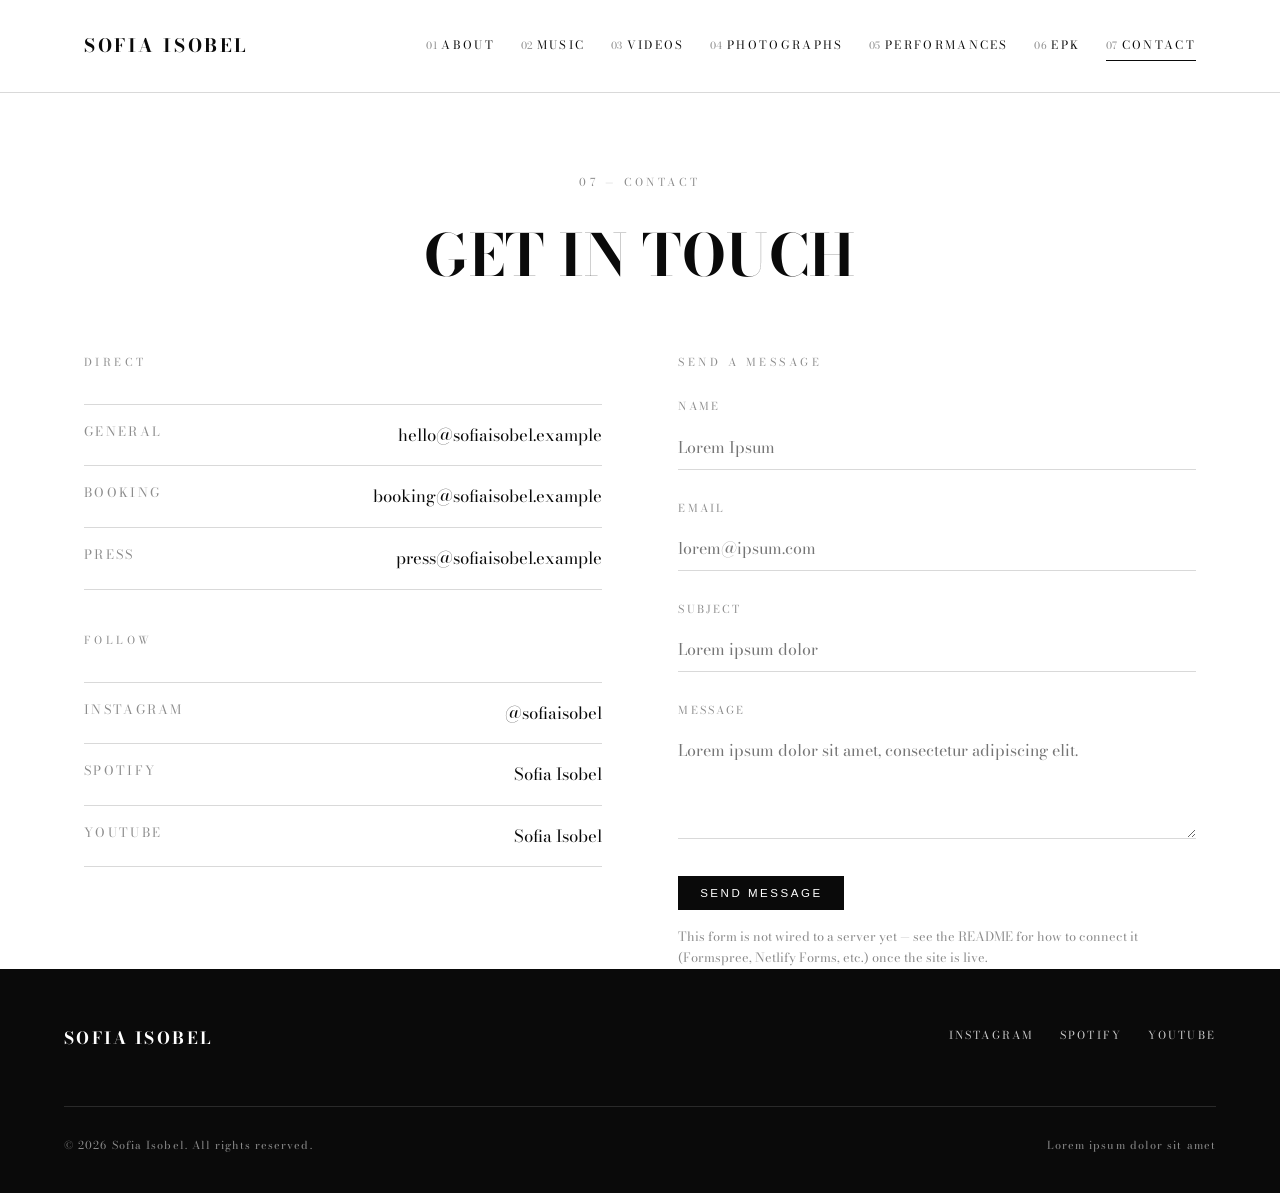
==== contact.html @ dc9912dc "Initial commit" ====
<!DOCTYPE html>
<html lang="en">
<head>
<meta charset="UTF-8">
<meta name="viewport" content="width=device-width, initial-scale=1.0">
<title>Contact — Sofia Isobel</title>
<meta name="description" content="Get in touch with Sofia Isobel.">
<link rel="stylesheet" href="css/style.css">
</head>
<body>

<a class="visually-hidden" href="#main">Skip to content</a>

<header class="site-header">
  <div class="container">
    <a href="index.html" class="wordmark">Sofia Isobel</a>
    <button class="nav-toggle" aria-label="Toggle navigation" aria-expanded="false">
      <span></span>
    </button>
    <nav class="nav-list" aria-label="Primary">
      <a href="about.html"><span class="idx">01</span>About</a>
      <a href="music.html"><span class="idx">02</span>Music</a>
      <a href="videos.html"><span class="idx">03</span>Videos</a>
      <a href="photographs.html"><span class="idx">04</span>Photographs</a>
      <a href="performances.html"><span class="idx">05</span>Performances</a>
      <a href="epk.html"><span class="idx">06</span>EPK</a>
      <a href="contact.html" aria-current="page"><span class="idx">07</span>Contact</a>
    </nav>
  </div>
</header>

<main id="main">

  <div class="page-head">
    <p class="eyebrow">07 — Contact</p>
    <h1>Get In Touch</h1>
  </div>

  <section class="container">
    <div class="contact-grid">

      <div>
        <p class="eyebrow" style="margin-bottom:1rem;">Direct</p>
        <ul class="contact-list">
          <li><span class="k">General</span><span class="v">hello@sofiaisobel.example</span></li>
          <li><span class="k">Booking</span><span class="v">booking@sofiaisobel.example</span></li>
          <li><span class="k">Press</span><span class="v">press@sofiaisobel.example</span></li>
        </ul>

        <p class="eyebrow" style="margin: 2.6rem 0 1rem;">Follow</p>
        <ul class="contact-list">
          <li><span class="k">Instagram</span><span class="v"><a href="#">@sofiaisobel</a></span></li>
          <li><span class="k">Spotify</span><span class="v"><a href="#">Sofia Isobel</a></span></li>
          <li><span class="k">YouTube</span><span class="v"><a href="#">Sofia Isobel</a></span></li>
        </ul>
      </div>

      <div>
        <p class="eyebrow" style="margin-bottom:1.6rem;">Send a Message</p>
        <form action="#" method="POST">
          <div class="form-field">
            <label for="name">Name</label>
            <input type="text" id="name" name="name" placeholder="Lorem Ipsum" required>
          </div>
          <div class="form-field">
            <label for="email">Email</label>
            <input type="email" id="email" name="email" placeholder="lorem@ipsum.com" required>
          </div>
          <div class="form-field">
            <label for="subject">Subject</label>
            <input type="text" id="subject" name="subject" placeholder="Lorem ipsum dolor">
          </div>
          <div class="form-field">
            <label for="message">Message</label>
            <textarea id="message" name="message" placeholder="Lorem ipsum dolor sit amet, consectetur adipiscing elit." required></textarea>
          </div>
          <button type="submit" class="btn">Send Message</button>
          <p class="form-note">This form is not wired to a server yet — see the README for how to connect it (Formspree, Netlify Forms, etc.) once the site is live.</p>
        </form>
      </div>

    </div>
  </section>

</main>

<footer class="site-footer">
  <div class="footer-inner">
    <span class="footer-mark">Sofia Isobel</span>
    <nav class="footer-social" aria-label="Social">
      <a href="#">Instagram</a>
      <a href="#">Spotify</a>
      <a href="#">YouTube</a>
    </nav>
    <div class="footer-copy">
      <span>&copy; <span data-year>2026</span> Sofia Isobel. All rights reserved.</span>
      <span>Lorem ipsum dolor sit amet</span>
    </div>
  </div>
</footer>

<script src="js/main.js"></script>
</body>
</html>
---- css/style.css ----
/* ==========================================================================
   SOFIA ISOBEL — Stylesheet
   A monochrome, editorial identity built on a single type family (Didot,
   with Bodoni Moda as the web-safe stand‑in — see README for why).
   Structure borrows the language of the artist's own medium: tracklists,
   contact sheets and set lists become the site's navigation and grids.
   ========================================================================== */

@import url('https://fonts.googleapis.com/css2?family=Bodoni+Moda:ital,wght@0,400..900;1,400..900&display=swap');

:root {
  /* ---- palette : strictly monochrome ---- */
  --black:        #0a0a0a;
  --white:        #ffffff;
  --paper:        #ffffff;
  --hairline:     #d9d9d9;
  --hairline-dk:  #4a4a4a;
  --gray-mid:     #8c8c8c;
  --gray-ghost:   #efefef;

  /* ---- type ---- */
  --font-display: 'Didot', 'Bodoni Moda', 'Didot LT STD', 'Playfair Display', Georgia, serif;
  --fs-hero:  clamp(3.2rem, 11vw, 9rem);
  --fs-h1:    clamp(2.1rem, 5.5vw, 3.6rem);
  --fs-h2:    clamp(1.5rem, 3vw, 2.1rem);
  --fs-quote: clamp(1.4rem, 3.2vw, 2.2rem);
  --fs-body:  1.05rem;
  --fs-nav:   0.72rem;
  --fs-caption: 0.68rem;

  /* ---- layout ---- */
  --container: 1240px;
  --gutter: clamp(1.25rem, 5vw, 4rem);
  --header-h: 92px;
}

/* ---- reset ---- */
* { box-sizing: border-box; margin: 0; padding: 0; }
html { scroll-behavior: smooth; }
@media (prefers-reduced-motion: reduce) {
  html { scroll-behavior: auto; }
  *, *::before, *::after { animation-duration: 0.001ms !important; animation-iteration-count: 1 !important; transition-duration: 0.001ms !important; }
}

body {
  font-family: var(--font-display);
  background: var(--paper);
  color: var(--black);
  font-size: var(--fs-body);
  line-height: 1.7;
  -webkit-font-smoothing: antialiased;
}

img { max-width: 100%; display: block; }
a { color: inherit; text-decoration: none; }
ul, ol { list-style: none; }

::selection { background: var(--black); color: var(--white); }

.visually-hidden {
  position: absolute;
  left: -9999px;
  top: 0;
  background: var(--black);
  color: var(--white);
  padding: 0.8em 1.2em;
  z-index: 200;
  font-size: var(--fs-nav);
  letter-spacing: 0.15em;
  text-transform: uppercase;
}
.visually-hidden:focus { left: 1rem; top: 1rem; }

:focus-visible {
  outline: 2px solid var(--black);
  outline-offset: 3px;
}

.container {
  max-width: var(--container);
  margin: 0 auto;
  padding: 0 var(--gutter);
}

.eyebrow {
  font-size: var(--fs-caption);
  letter-spacing: 0.32em;
  text-transform: uppercase;
  color: var(--gray-mid);
}

h1, h2, h3 { font-weight: 700; letter-spacing: 0.01em; }

.rule {
  border: none;
  border-top: 1px solid var(--hairline);
  margin: 3rem 0;
}

/* ==========================================================================
   Header / numbered navigation — styled like a tracklist / liner notes index
   ========================================================================== */

.site-header {
  position: sticky;
  top: 0;
  z-index: 50;
  background: var(--paper);
  border-bottom: 1px solid var(--hairline);
}

.site-header .container {
  height: var(--header-h);
  display: flex;
  align-items: center;
  justify-content: space-between;
}

.wordmark {
  font-weight: 700;
  font-size: 1.15rem;
  letter-spacing: 0.14em;
  text-transform: uppercase;
  white-space: nowrap;
}

.nav-list {
  display: flex;
  align-items: center;
  gap: clamp(0.9rem, 2vw, 1.9rem);
}

.nav-list a {
  display: inline-flex;
  align-items: baseline;
  gap: 0.4em;
  font-size: var(--fs-nav);
  letter-spacing: 0.2em;
  text-transform: uppercase;
  padding: 0.3rem 0;
  border-bottom: 1px solid transparent;
  transition: border-color 0.25s ease, color 0.25s ease;
}

.nav-list a .idx {
  color: var(--gray-mid);
  font-size: 0.62rem;
  letter-spacing: 0.02em;
}

.nav-list a:hover,
.nav-list a:focus-visible {
  border-bottom-color: var(--black);
}

.nav-list a[aria-current="page"] {
  border-bottom-color: var(--black);
}

.nav-toggle {
  display: none;
  background: none;
  border: none;
  cursor: pointer;
  width: 32px;
  height: 22px;
  position: relative;
}
.nav-toggle span,
.nav-toggle span::before,
.nav-toggle span::after {
  content: '';
  position: absolute;
  left: 0;
  width: 100%;
  height: 1px;
  background: var(--black);
  transition: transform 0.25s ease, opacity 0.25s ease;
}
.nav-toggle span { top: 50%; transform: translateY(-50%); }
.nav-toggle span::before { top: -8px; }
.nav-toggle span::after { top: 8px; }
.nav-toggle[aria-expanded="true"] span { background: transparent; }
.nav-toggle[aria-expanded="true"] span::before { transform: translateY(8px) rotate(45deg); }
.nav-toggle[aria-expanded="true"] span::after { transform: translateY(-8px) rotate(-45deg); }

@media (max-width: 860px) {
  .nav-toggle { display: block; }
  .nav-list {
    position: fixed;
    inset: var(--header-h) 0 0 0;
    background: var(--paper);
    flex-direction: column;
    justify-content: center;
    gap: 1.6rem;
    transform: translateY(-100%);
    opacity: 0;
    pointer-events: none;
    transition: transform 0.35s ease, opacity 0.35s ease;
  }
  .nav-list.is-open {
    transform: translateY(0);
    opacity: 1;
    pointer-events: auto;
  }
  .nav-list a { font-size: 0.9rem; }
}

/* ==========================================================================
   Landing hero
   ========================================================================== */

.hero {
  min-height: calc(100svh - var(--header-h));
  display: flex;
  align-items: center;
  justify-content: center;
  text-align: center;
  position: relative;
  overflow: hidden;
  padding: 4rem var(--gutter);
}

.hero-monogram {
  position: absolute;
  top: 50%;
  left: 50%;
  transform: translate(-50%, -50%);
  font-size: min(60vw, 46rem);
  line-height: 1;
  font-weight: 700;
  color: var(--gray-ghost);
  letter-spacing: -0.02em;
  user-select: none;
  pointer-events: none;
  z-index: 0;
}

.hero-inner {
  position: relative;
  z-index: 1;
  opacity: 0;
  transform: translateY(14px);
  animation: rise 1s ease forwards 0.15s;
}

@keyframes rise {
  to { opacity: 1; transform: translateY(0); }
}

.hero-eyebrow {
  font-size: var(--fs-caption);
  letter-spacing: 0.4em;
  text-transform: uppercase;
  color: var(--gray-mid);
  margin-bottom: 1.6rem;
}

.hero-name {
  font-weight: 700;
  font-size: var(--fs-hero);
  letter-spacing: 0.02em;
  text-transform: uppercase;
  line-height: 0.98;
}

.hero-tagline {
  margin-top: 1.6rem;
  font-style: italic;
  font-size: 1.05rem;
  color: var(--hairline-dk);
  max-width: 40ch;
  margin-left: auto;
  margin-right: auto;
}

.hero-rule {
  width: 64px;
  height: 1px;
  background: var(--black);
  margin: 2.4rem auto;
}

.hero-nav {
  display: flex;
  flex-wrap: wrap;
  justify-content: center;
  gap: 1.6rem 2.2rem;
}

.hero-nav a {
  font-size: var(--fs-nav);
  letter-spacing: 0.24em;
  text-transform: uppercase;
  padding-bottom: 0.3rem;
  border-bottom: 1px solid transparent;
  transition: border-color 0.25s ease;
}
.hero-nav a .idx { color: var(--gray-mid); margin-right: 0.5em; font-size: 0.62rem; }
.hero-nav a:hover, .hero-nav a:focus-visible { border-bottom-color: var(--black); }

.scroll-cue {
  position: absolute;
  bottom: 2.2rem;
  left: 50%;
  transform: translateX(-50%);
  font-size: var(--fs-caption);
  letter-spacing: 0.3em;
  text-transform: uppercase;
  color: var(--gray-mid);
}
.scroll-cue::after {
  content: '';
  display: block;
  width: 1px;
  height: 26px;
  background: var(--gray-mid);
  margin: 0.6rem auto 0;
  animation: drop 2s ease-in-out infinite;
}
@keyframes drop {
  0%, 100% { transform: scaleY(0.4); opacity: 0.3; }
  50% { transform: scaleY(1); opacity: 1; }
}

/* ==========================================================================
   Page header (inner pages)
   ========================================================================== */

.page-head {
  padding: 5rem var(--gutter) 3rem;
  text-align: center;
}
.page-head .eyebrow { margin-bottom: 1rem; }
.page-head h1 { font-size: var(--fs-h1); text-transform: uppercase; }

section { padding: 0 0 5rem; }
section:first-of-type { padding-top: 0; }

/* ==========================================================================
   Pull quote
   ========================================================================== */

.pull-quote {
  background: var(--black);
  color: var(--white);
  padding: 5rem var(--gutter);
  text-align: center;
}
.pull-quote blockquote {
  font-style: italic;
  font-size: var(--fs-quote);
  max-width: 46ch;
  margin: 0 auto;
  line-height: 1.5;
}
.pull-quote cite {
  display: block;
  margin-top: 1.4rem;
  font-style: normal;
  font-size: var(--fs-caption);
  letter-spacing: 0.28em;
  text-transform: uppercase;
  color: #b8b8b8;
}

/* ==========================================================================
   About page
   ========================================================================== */

.about-grid {
  display: grid;
  grid-template-columns: 0.85fr 1.15fr;
  gap: clamp(2rem, 6vw, 5rem);
  align-items: start;
}
@media (max-width: 780px) {
  .about-grid { grid-template-columns: 1fr; }
}
.about-grid .bio p { margin-bottom: 1.3rem; max-width: 62ch; }
.about-grid .bio p:first-child::first-letter {
  font-size: 3.4rem;
  font-weight: 700;
  float: left;
  line-height: 0.8;
  margin: 0.1rem 0.5rem 0 0;
}

.fact-list {
  margin-top: 2.4rem;
  border-top: 1px solid var(--hairline);
}
.fact-list li {
  display: flex;
  justify-content: space-between;
  gap: 1rem;
  padding: 0.9rem 0;
  border-bottom: 1px solid var(--hairline);
  font-size: 0.85rem;
}
.fact-list .k { letter-spacing: 0.18em; text-transform: uppercase; color: var(--gray-mid); }
.fact-list .v { text-align: right; }

/* ==========================================================================
   Placeholder blocks — the site's stand-in for photography/art direction
   ========================================================================== */

.placeholder {
  position: relative;
  width: 100%;
  aspect-ratio: var(--ar, 4 / 5);
  background:
    repeating-linear-gradient(135deg, var(--gray-ghost) 0 1px, transparent 1px 14px),
    var(--white);
  border: 1px solid var(--hairline);
  display: flex;
  align-items: flex-end;
  justify-content: flex-start;
  overflow: hidden;
}
.placeholder .tag {
  margin: 0.9rem;
  font-size: var(--fs-caption);
  letter-spacing: 0.2em;
  text-transform: uppercase;
  color: var(--gray-mid);
  background: var(--white);
  padding: 0.25em 0.6em;
  border: 1px solid var(--hairline);
}

/* ==========================================================================
   Music — tracklist
   ========================================================================== */

.release {
  display: grid;
  grid-template-columns: minmax(220px, 340px) 1fr;
  gap: clamp(2rem, 6vw, 4rem);
  align-items: start;
  margin-bottom: 4rem;
}
@media (max-width: 780px) {
  .release { grid-template-columns: 1fr; }
}
.release .placeholder { --ar: 1 / 1; }
.release-meta { margin-bottom: 1.6rem; }
.release-meta .eyebrow { margin-bottom: 0.5rem; }
.release-meta h2 { font-size: var(--fs-h2); text-transform: uppercase; }
.release-meta p { color: var(--hairline-dk); margin-top: 0.6rem; max-width: 50ch; }

.tracklist { border-top: 1px solid var(--hairline); }
.tracklist li {
  display: flex;
  align-items: baseline;
  gap: 1.2rem;
  padding: 1rem 0;
  border-bottom: 1px solid var(--hairline);
}
.tracklist .num {
  font-size: 0.8rem;
  color: var(--gray-mid);
  width: 1.6rem;
  flex-shrink: 0;
}
.tracklist .title { flex: 1; }
.tracklist .len {
  font-size: 0.8rem;
  color: var(--gray-mid);
  font-variant-numeric: tabular-nums;
}

.platform-links {
  display: flex;
  flex-wrap: wrap;
  gap: 0.8rem;
  margin-top: 1.8rem;
}

/* ==========================================================================
   Buttons / links-as-buttons
   ========================================================================== */

.btn {
  display: inline-block;
  padding: 0.85em 1.8em;
  font-size: var(--fs-nav);
  letter-spacing: 0.22em;
  text-transform: uppercase;
  border: 1px solid var(--black);
  background: var(--black);
  color: var(--white);
  transition: background 0.25s ease, color 0.25s ease;
}
.btn:hover, .btn:focus-visible { background: var(--white); color: var(--black); }

.btn-outline {
  background: transparent;
  color: var(--black);
}
.btn-outline:hover, .btn-outline:focus-visible { background: var(--black); color: var(--white); }

/* ==========================================================================
   Videos — grid of reels
   ========================================================================== */

.video-grid {
  display: grid;
  grid-template-columns: repeat(3, 1fr);
  gap: clamp(1.2rem, 3vw, 2rem);
}
@media (max-width: 900px) { .video-grid { grid-template-columns: repeat(2, 1fr); } }
@media (max-width: 560px) { .video-grid { grid-template-columns: 1fr; } }

.video-card .placeholder { --ar: 16 / 9; cursor: pointer; }
.video-card .play {
  position: absolute;
  inset: 0;
  display: flex;
  align-items: center;
  justify-content: center;
}
.video-card .play::before {
  content: '';
  width: 0;
  height: 0;
  border-style: solid;
  border-width: 11px 0 11px 18px;
  border-color: transparent transparent transparent var(--black);
  transform: translateX(2px);
}
.video-card .play {
  width: 54px;
  height: 54px;
  border-radius: 50%;
  border: 1px solid var(--black);
  background: rgba(255,255,255,0.85);
  transition: transform 0.25s ease;
}
.video-card .placeholder:hover .play { transform: scale(1.08); }
.video-card h3 {
  margin-top: 0.9rem;
  font-size: 1rem;
  font-weight: 400;
  text-transform: uppercase;
  letter-spacing: 0.04em;
}
.video-card .eyebrow { margin-top: 0.3rem; }

/* ==========================================================================
   Photographs — contact-sheet grid
   ========================================================================== */

.photo-grid {
  display: grid;
  grid-template-columns: repeat(4, 1fr);
  gap: clamp(0.6rem, 1.6vw, 1rem);
}
@media (max-width: 900px) { .photo-grid { grid-template-columns: repeat(3, 1fr); } }
@media (max-width: 600px) { .photo-grid { grid-template-columns: repeat(2, 1fr); } }

.photo-grid .frame { cursor: pointer; }
.photo-grid .frame:nth-child(5n+1) { grid-column: span 2; grid-row: span 2; }
.photo-grid .frame:nth-child(5n+1) .placeholder { --ar: 1 / 1; }
.photo-grid .frame .placeholder { --ar: 3 / 4; transition: opacity 0.25s ease; }
.photo-grid .frame:hover .placeholder { opacity: 0.72; }

.lightbox {
  position: fixed;
  inset: 0;
  background: rgba(10,10,10,0.94);
  display: none;
  align-items: center;
  justify-content: center;
  z-index: 100;
  padding: 2rem;
}
.lightbox.is-open { display: flex; }
.lightbox .placeholder { --ar: 4/5; width: min(80vw, 620px); border-color: #444; background: repeating-linear-gradient(135deg, #1c1c1c 0 1px, transparent 1px 14px), #111; }
.lightbox .placeholder .tag { background: #111; color: #ccc; border-color: #444; }
.lightbox-close {
  position: absolute;
  top: 1.6rem;
  right: 1.8rem;
  color: var(--white);
  font-size: 0.75rem;
  letter-spacing: 0.24em;
  text-transform: uppercase;
  background: none;
  border: none;
  cursor: pointer;
}

/* ==========================================================================
   Performances — set list table
   ========================================================================== */

.set-list { width: 100%; border-collapse: collapse; }
.set-list th {
  text-align: left;
  font-size: var(--fs-caption);
  letter-spacing: 0.2em;
  text-transform: uppercase;
  color: var(--gray-mid);
  font-weight: 400;
  padding: 0 0 1rem;
  border-bottom: 1px solid var(--black);
}
.set-list td {
  padding: 1.3rem 0;
  border-bottom: 1px solid var(--hairline);
  vertical-align: baseline;
}
.set-list .date { white-space: nowrap; color: var(--gray-mid); font-size: 0.85rem; }
.set-list .city { font-weight: 700; text-transform: uppercase; letter-spacing: 0.03em; }
.set-list .venue { color: var(--hairline-dk); }
.set-list .status { text-align: right; white-space: nowrap; }
.set-list th:last-child, .set-list td.status { text-align: right; }

@media (max-width: 700px) {
  .set-list thead { display: none; }
  .set-list tr { display: flex; flex-direction: column; gap: 0.2rem; padding: 1.3rem 0; border-bottom: 1px solid var(--hairline); }
  .set-list td { border: none; padding: 0; }
  .set-list td.status { text-align: left; margin-top: 0.5rem; }
}

/* ==========================================================================
   EPK
   ========================================================================== */

.stat-row {
  display: grid;
  grid-template-columns: repeat(4, 1fr);
  border-top: 1px solid var(--hairline);
  border-bottom: 1px solid var(--hairline);
  margin: 3rem 0;
}
.stat-row div { padding: 1.6rem 1rem; text-align: center; border-left: 1px solid var(--hairline); }
.stat-row div:first-child { border-left: none; }
.stat-row .num { display: block; font-size: clamp(1.6rem, 4vw, 2.4rem); font-weight: 700; }
.stat-row .label { display: block; margin-top: 0.4rem; font-size: var(--fs-caption); letter-spacing: 0.2em; text-transform: uppercase; color: var(--gray-mid); }
@media (max-width: 700px) {
  .stat-row { grid-template-columns: repeat(2, 1fr); }
  .stat-row div:nth-child(3) { border-left: none; }
}

.press-quotes { display: grid; gap: 2.2rem; grid-template-columns: 1fr 1fr; }
@media (max-width: 780px) { .press-quotes { grid-template-columns: 1fr; } }
.press-quotes figure { border-top: 1px solid var(--black); padding-top: 1.2rem; }
.press-quotes blockquote { font-style: italic; font-size: 1.1rem; line-height: 1.6; }
.press-quotes figcaption { margin-top: 0.9rem; font-size: var(--fs-caption); letter-spacing: 0.18em; text-transform: uppercase; color: var(--gray-mid); }

.download-row {
  display: flex;
  flex-wrap: wrap;
  gap: 1rem;
  margin-top: 2.4rem;
}

/* ==========================================================================
   Contact
   ========================================================================== */

.contact-grid {
  display: grid;
  grid-template-columns: 1fr 1fr;
  gap: clamp(2rem, 6vw, 5rem);
}
@media (max-width: 780px) { .contact-grid { grid-template-columns: 1fr; } }

.contact-list { border-top: 1px solid var(--hairline); margin-top: 2rem; }
.contact-list li { display: flex; justify-content: space-between; padding: 1rem 0; border-bottom: 1px solid var(--hairline); }
.contact-list .k { letter-spacing: 0.18em; text-transform: uppercase; font-size: 0.8rem; color: var(--gray-mid); }

.form-field { margin-bottom: 1.8rem; }
.form-field label {
  display: block;
  font-size: var(--fs-caption);
  letter-spacing: 0.2em;
  text-transform: uppercase;
  color: var(--gray-mid);
  margin-bottom: 0.6rem;
}
.form-field input,
.form-field textarea {
  width: 100%;
  border: none;
  border-bottom: 1px solid var(--hairline);
  background: transparent;
  font-family: var(--font-display);
  font-size: 1rem;
  padding: 0.6rem 0;
  color: var(--black);
}
.form-field input:focus,
.form-field textarea:focus {
  outline: none;
  border-bottom-color: var(--black);
}
.form-field textarea { resize: vertical; min-height: 110px; }
.form-note { margin-top: 1rem; font-size: 0.8rem; color: var(--gray-mid); }

/* ==========================================================================
   Home page — inverted (white text on black)
   Scoped to body.page-home so every other page keeps the white canvas.
   ========================================================================== */

body.page-home {
  background: var(--black);
  color: var(--white);
}

.page-home .site-header {
  background: var(--black);
  border-bottom-color: #262626;
}
.page-home .wordmark { color: var(--white); }
.page-home .nav-list a { color: var(--white); }
.page-home .nav-list a .idx { color: #9a9a9a; }
.page-home .nav-list a:hover,
.page-home .nav-list a:focus-visible { border-bottom-color: var(--white); }
.page-home .nav-toggle span,
.page-home .nav-toggle span::before,
.page-home .nav-toggle span::after { background: var(--white); }
.page-home .nav-list.is-open { background: var(--black); }

.page-home .hero-monogram { color: #161616; }
.page-home .hero-eyebrow { color: #9a9a9a; }
.page-home .hero-tagline { color: #cfcfcf; }
.page-home .hero-rule { background: var(--white); }
.page-home .hero-nav a .idx { color: #9a9a9a; }
.page-home .hero-nav a:hover,
.page-home .hero-nav a:focus-visible { border-bottom-color: var(--white); }
.page-home .scroll-cue { color: #9a9a9a; }
.page-home .scroll-cue::after { background: #9a9a9a; }

.page-home ::selection { background: var(--white); color: var(--black); }
.page-home :focus-visible { outline-color: var(--white); }

/* Footer is already black/white globally, so it stays consistent unchanged. */

/* ==========================================================================
   Footer
   ========================================================================== */

.site-footer {
  background: var(--black);
  color: var(--white);
  padding: 3.4rem var(--gutter) 2.4rem;
}
.footer-inner {
  max-width: var(--container);
  margin: 0 auto;
  display: flex;
  flex-wrap: wrap;
  justify-content: space-between;
  align-items: center;
  gap: 1.6rem;
}
.footer-mark {
  font-weight: 700;
  letter-spacing: 0.14em;
  text-transform: uppercase;
}
.footer-social {
  display: flex;
  gap: 1.6rem;
}
.footer-social a {
  font-size: var(--fs-caption);
  letter-spacing: 0.2em;
  text-transform: uppercase;
  color: #cfcfcf;
  border-bottom: 1px solid transparent;
  padding-bottom: 0.2rem;
  transition: border-color 0.25s ease, color 0.25s ease;
}
.footer-social a:hover, .footer-social a:focus-visible { color: var(--white); border-color: var(--white); }
.footer-copy {
  width: 100%;
  margin-top: 1.8rem;
  padding-top: 1.8rem;
  border-top: 1px solid #2a2a2a;
  font-size: var(--fs-caption);
  letter-spacing: 0.1em;
  color: #8c8c8c;
  display: flex;
  justify-content: space-between;
  flex-wrap: wrap;
  gap: 0.6rem;
}
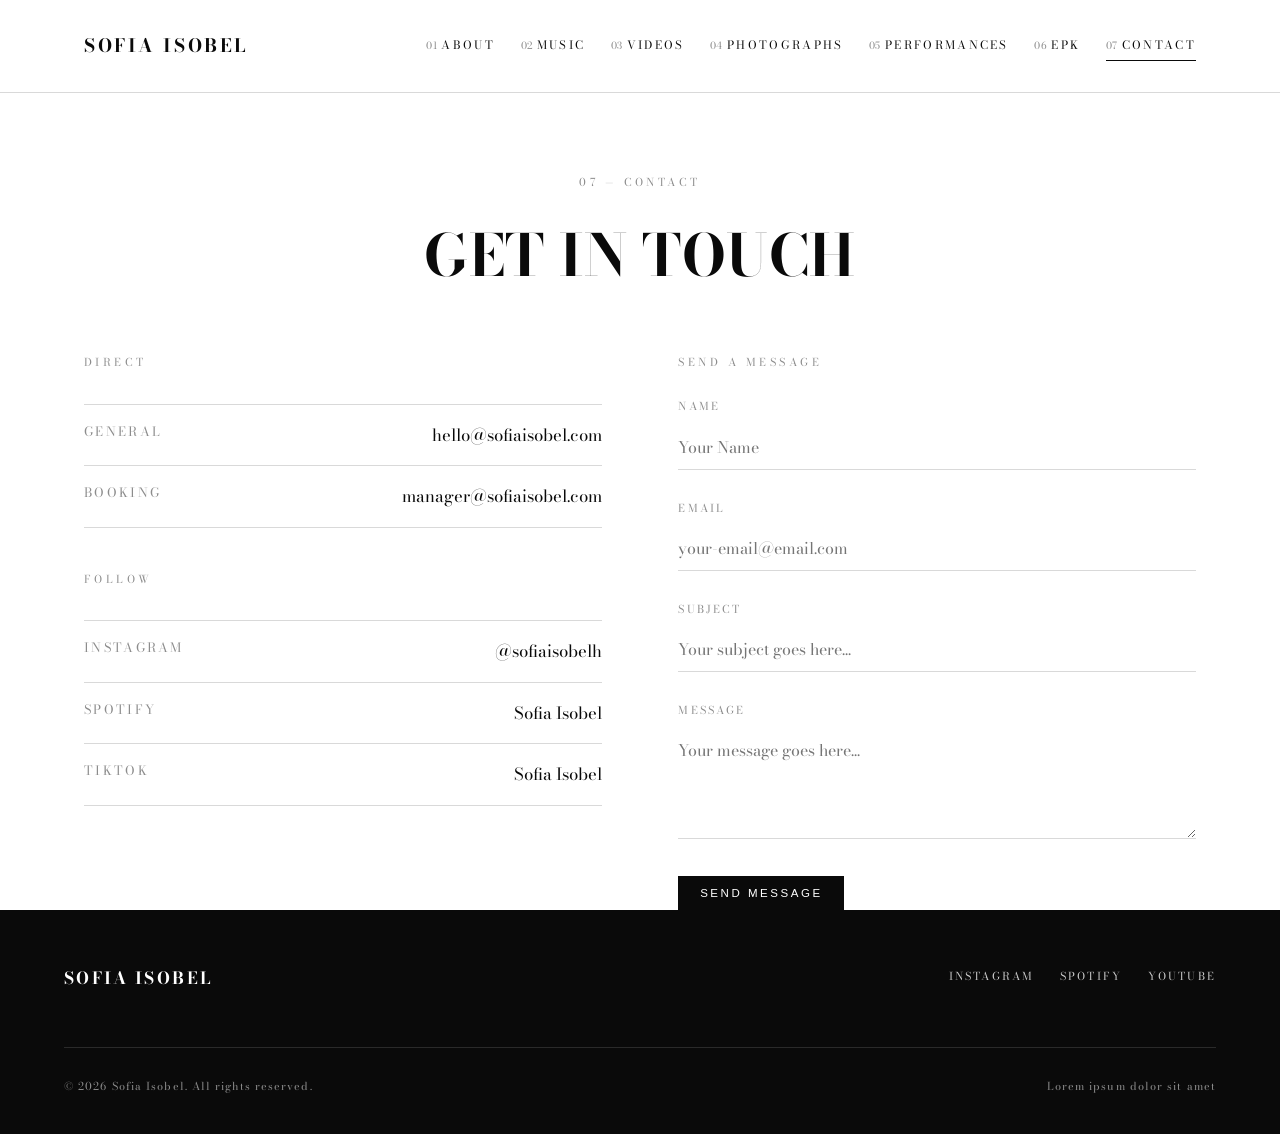
==== commit 97985a1b: "eod commits" ====
--- a/contact.html
+++ b/contact.html
@@ -42,16 +42,15 @@
       <div>
         <p class="eyebrow" style="margin-bottom:1rem;">Direct</p>
         <ul class="contact-list">
-          <li><span class="k">General</span><span class="v">hello@sofiaisobel.example</span></li>
-          <li><span class="k">Booking</span><span class="v">booking@sofiaisobel.example</span></li>
-          <li><span class="k">Press</span><span class="v">press@sofiaisobel.example</span></li>
+          <li><span class="k">General</span><span class="v">hello@sofiaisobel.com</span></li>
+          <li><span class="k">Booking</span><span class="v">manager@sofiaisobel.com</span></li>
         </ul>
 
         <p class="eyebrow" style="margin: 2.6rem 0 1rem;">Follow</p>
         <ul class="contact-list">
-          <li><span class="k">Instagram</span><span class="v"><a href="#">@sofiaisobel</a></span></li>
-          <li><span class="k">Spotify</span><span class="v"><a href="#">Sofia Isobel</a></span></li>
-          <li><span class="k">YouTube</span><span class="v"><a href="#">Sofia Isobel</a></span></li>
+          <li><span class="k">Instagram</span><span class="v"><a href="https://www.instagram.com/sofiaisobelh/">@sofiaisobelh</a></span></li>
+          <li><span class="k">Spotify</span><span class="v"><a href="https://open.spotify.com/artist/6mMKapnNQn9hhXeew7cPOA?si=JOrMR3NxQQ-wdCnq1Sw_MQ">Sofia Isobel</a></span></li>
+          <li><span class="k">TikTok</span><span class="v"><a href="https://www.tiktok.com/@sofia.isobel.music">Sofia Isobel</a></span></li>
         </ul>
       </div>
 
@@ -60,22 +59,21 @@
         <form action="#" method="POST">
           <div class="form-field">
             <label for="name">Name</label>
-            <input type="text" id="name" name="name" placeholder="Lorem Ipsum" required>
+            <input type="text" id="name" name="name" placeholder="Your Name" required>
           </div>
           <div class="form-field">
             <label for="email">Email</label>
-            <input type="email" id="email" name="email" placeholder="lorem@ipsum.com" required>
+            <input type="email" id="email" name="email" placeholder="your-email@email.com" required>
           </div>
           <div class="form-field">
             <label for="subject">Subject</label>
-            <input type="text" id="subject" name="subject" placeholder="Lorem ipsum dolor">
+            <input type="text" id="subject" name="subject" placeholder="Your subject goes here...">
           </div>
           <div class="form-field">
             <label for="message">Message</label>
-            <textarea id="message" name="message" placeholder="Lorem ipsum dolor sit amet, consectetur adipiscing elit." required></textarea>
+            <textarea id="message" name="message" placeholder="Your message goes here..." required></textarea>
           </div>
           <button type="submit" class="btn">Send Message</button>
-          <p class="form-note">This form is not wired to a server yet — see the README for how to connect it (Formspree, Netlify Forms, etc.) once the site is live.</p>
         </form>
       </div>
 
--- a/css/style.css
+++ b/css/style.css
@@ -70,6 +70,17 @@
   text-transform: uppercase;
 }
 .visually-hidden:focus { left: 1rem; top: 1rem; }
+
+.page-veil {
+  position: fixed;
+  inset: 0;
+  background: var(--black);
+  z-index: 999;
+  opacity: 0;
+  pointer-events: none;
+  transition: opacity 0.38s ease;
+}
+.page-veil.is-active { opacity: 1; }
 
 :focus-visible {
   outline: 2px solid var(--black);
@@ -378,12 +389,16 @@
   .about-grid { grid-template-columns: 1fr; }
 }
 .about-grid .bio p { margin-bottom: 1.3rem; max-width: 62ch; }
-.about-grid .bio p:first-child::first-letter {
-  font-size: 3.4rem;
+
+/* Lead-in word: CSS has no ::first-word selector (only ::first-letter),
+   so the opening word is wrapped in <span class="lead-word"> by hand in
+   the HTML and styled here. */
+.lead-word {
   font-weight: 700;
-  float: left;
-  line-height: 0.8;
-  margin: 0.1rem 0.5rem 0 0;
+  text-transform: uppercase;
+  letter-spacing: 0.06em;
+  font-size: 1.5rem;
+  line-height: 1;
 }
 
 .fact-list {
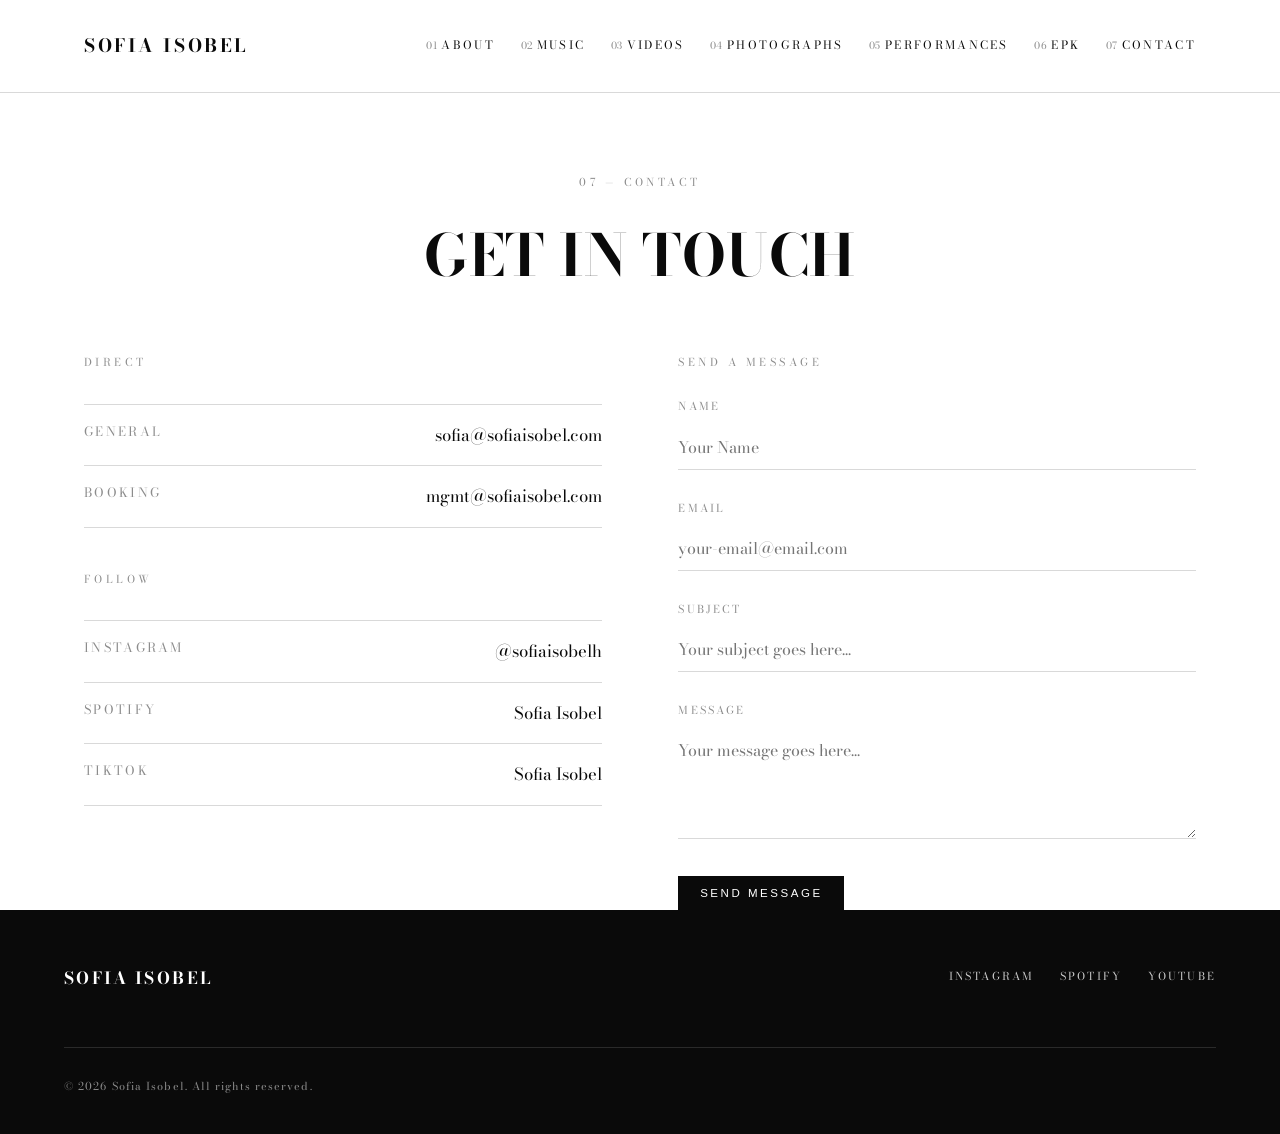
==== commit 67d4f5c6: "fixed links" ====
--- a/contact.html
+++ b/contact.html
@@ -22,9 +22,9 @@
       <a href="music.html"><span class="idx">02</span>Music</a>
       <a href="videos.html"><span class="idx">03</span>Videos</a>
       <a href="photographs.html"><span class="idx">04</span>Photographs</a>
-      <a href="performances.html"><span class="idx">05</span>Performances</a>
-      <a href="epk.html"><span class="idx">06</span>EPK</a>
-      <a href="contact.html" aria-current="page"><span class="idx">07</span>Contact</a>
+      <a href="coming-soon.html"><span class="idx">05</span>Performances</a>
+      <a href="coming-soon.html"><span class="idx">06</span>EPK</a>
+      <a href="contact.html"><span class="idx">07</span>Contact</a>
     </nav>
   </div>
 </header>
@@ -42,8 +42,8 @@
       <div>
         <p class="eyebrow" style="margin-bottom:1rem;">Direct</p>
         <ul class="contact-list">
-          <li><span class="k">General</span><span class="v">hello@sofiaisobel.com</span></li>
-          <li><span class="k">Booking</span><span class="v">manager@sofiaisobel.com</span></li>
+          <li><span class="k">General</span><span class="v">sofia@sofiaisobel.com</span></li>
+          <li><span class="k">Booking</span><span class="v">mgmt@sofiaisobel.com</span></li>
         </ul>
 
         <p class="eyebrow" style="margin: 2.6rem 0 1rem;">Follow</p>
@@ -86,13 +86,13 @@
   <div class="footer-inner">
     <span class="footer-mark">Sofia Isobel</span>
     <nav class="footer-social" aria-label="Social">
-      <a href="#">Instagram</a>
-      <a href="#">Spotify</a>
-      <a href="#">YouTube</a>
+      <a href="https://www.instagram.com/sofiaisobelh/">Instagram</a>
+      <a href="https://open.spotify.com/artist/6mMKapnNQn9hhXeew7cPOA?si=JOrMR3NxQQ-wdCnq1Sw_MQ">Spotify</a>
+      <a href="https://www.youtube.com/channel/UCfYOrsRfp4lc2RsOu6m83aQ">YouTube</a>
     </nav>
     <div class="footer-copy">
       <span>&copy; <span data-year>2026</span> Sofia Isobel. All rights reserved.</span>
-      <span>Lorem ipsum dolor sit amet</span>
+      <!-- <span>Lorem ipsum dolor sit amet</span> -->
     </div>
   </div>
 </footer>
--- a/css/style.css
+++ b/css/style.css
@@ -804,3 +804,53 @@
   flex-wrap: wrap;
   gap: 0.6rem;
 }
+
+.video-embed-wrapper {
+  position: relative;
+  aspect-ratio: 16 / 9;
+  width: 100%;
+  background-color: #222; /* Fallback background color */
+  border-radius: 8px; /* Optional: smooth corners */
+  overflow: hidden;
+}
+
+/* The overlay sits on top (z-index: 2) and catches the user's click */
+.video-overlay {
+  position: absolute;
+  top: 0;
+  left: 0;
+  width: 100%;
+  height: 100%;
+  z-index: 2;
+  cursor: pointer;
+  display: flex;
+  align-items: center;
+  justify-content: center;
+  background-size: cover;
+  background-position: center;
+  transition: opacity 0.3s ease;
+}
+
+/* Position your tag inside the overlay */
+.video-overlay .tag {
+  position: absolute;
+  top: 16px;
+  left: 16px;
+  background: white;
+  color: black;
+  padding: 4px 8px;
+  font-size: 0.8rem;
+  font-weight: bold;
+}
+
+/* The target area for the iframe sits behind the overlay (z-index: 1) */
+.youtube-target,
+.video-embed-wrapper iframe {
+  position: absolute;
+  top: 0;
+  left: 0;
+  width: 100%;
+  height: 100%;
+  z-index: 1;
+  border: none;
+}
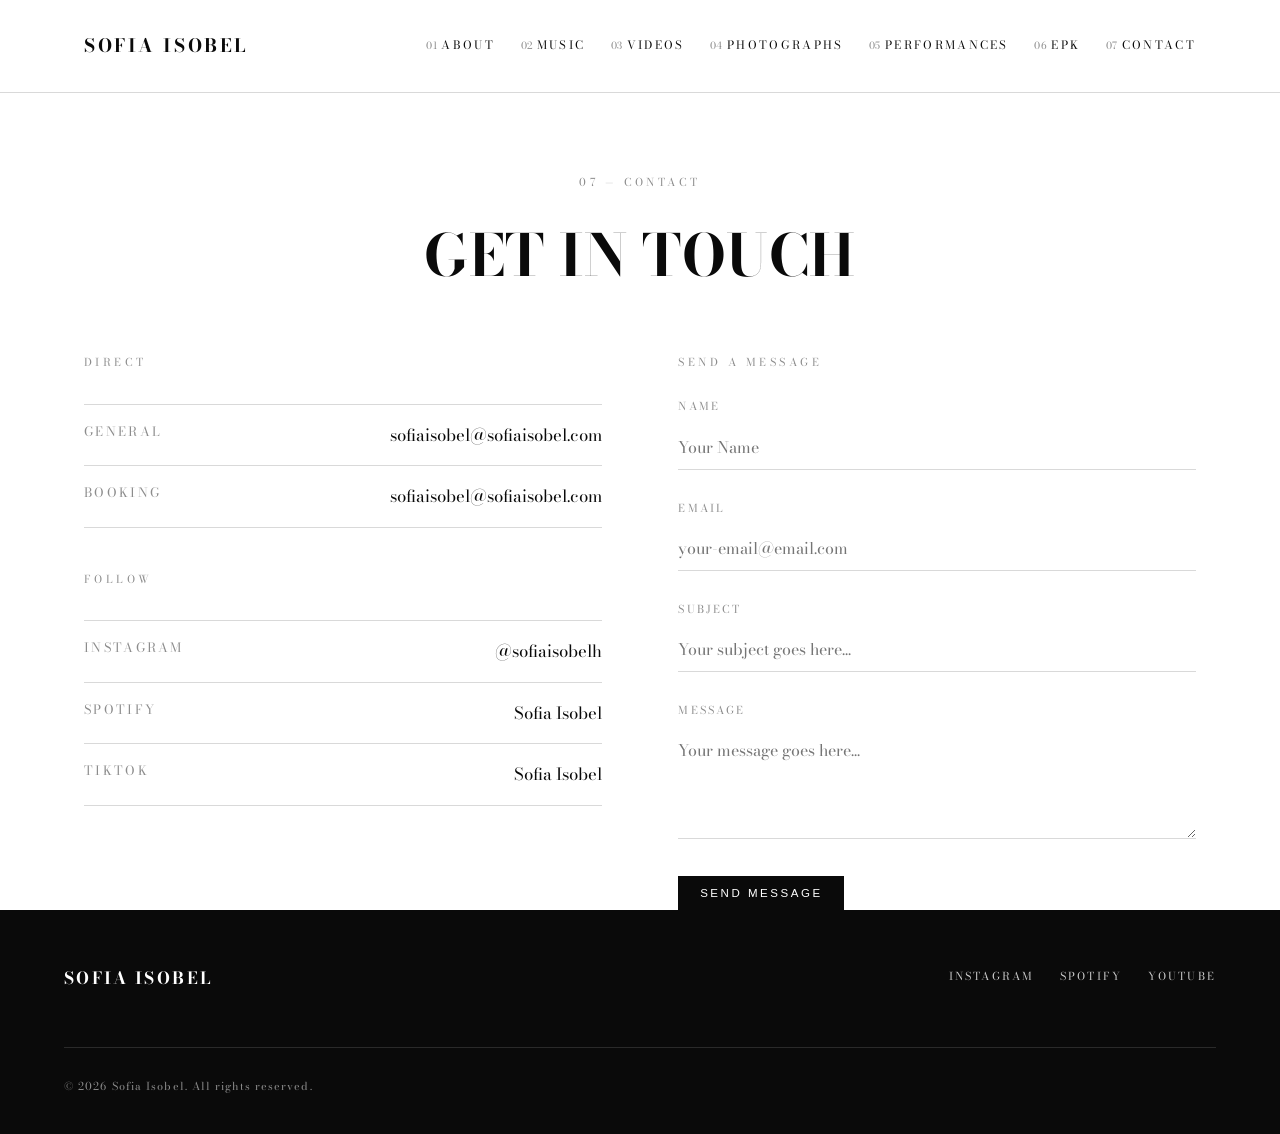
==== commit 3fdc2517: "Update contact email addresses in contact.html" ====
--- a/contact.html
+++ b/contact.html
@@ -42,8 +42,8 @@
       <div>
         <p class="eyebrow" style="margin-bottom:1rem;">Direct</p>
         <ul class="contact-list">
-          <li><span class="k">General</span><span class="v">sofia@sofiaisobel.com</span></li>
-          <li><span class="k">Booking</span><span class="v">mgmt@sofiaisobel.com</span></li>
+          <li><span class="k">General</span><span class="v">sofiaisobel@sofiaisobel.com</span></li>
+          <li><span class="k">Booking</span><span class="v">sofiaisobel@sofiaisobel.com</span></li>
         </ul>
 
         <p class="eyebrow" style="margin: 2.6rem 0 1rem;">Follow</p>
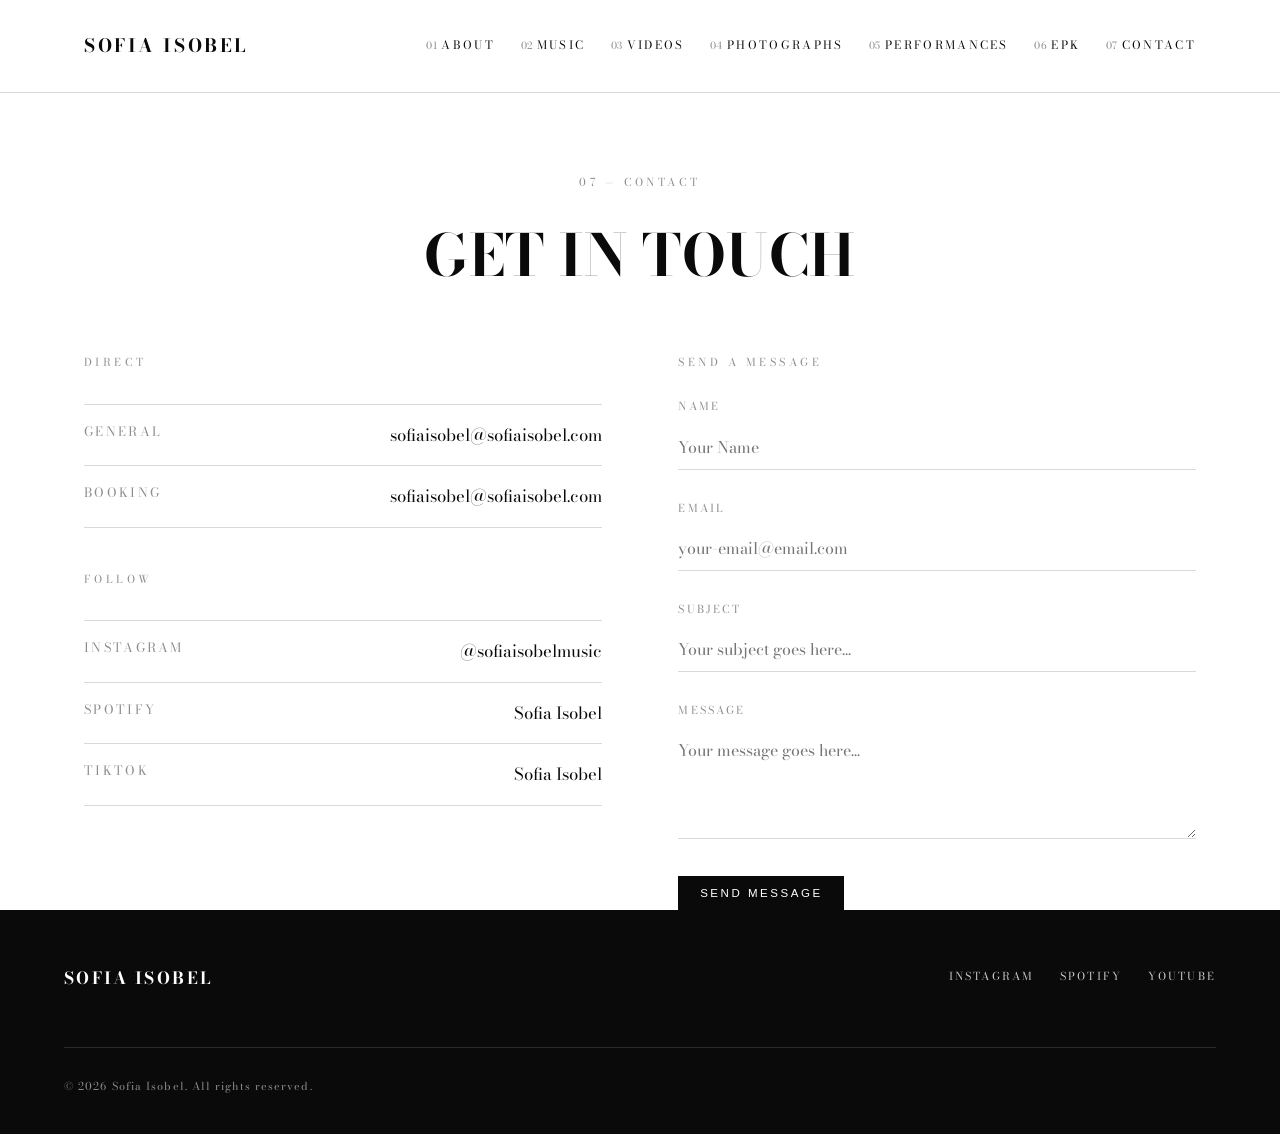
==== commit bde3f388: "changed instagram link in contact.html" ====
--- a/contact.html
+++ b/contact.html
@@ -48,7 +48,7 @@
 
         <p class="eyebrow" style="margin: 2.6rem 0 1rem;">Follow</p>
         <ul class="contact-list">
-          <li><span class="k">Instagram</span><span class="v"><a href="https://www.instagram.com/sofiaisobelh/">@sofiaisobelh</a></span></li>
+          <li><span class="k">Instagram</span><span class="v"><a href="https://www.instagram.com/sofiaisobelmusic?stkn=MTI2MTFtMjRqaHE4cQ%3D%3D&utm_source=qr">@sofiaisobelmusic</a></span></li>
           <li><span class="k">Spotify</span><span class="v"><a href="https://open.spotify.com/artist/6mMKapnNQn9hhXeew7cPOA?si=JOrMR3NxQQ-wdCnq1Sw_MQ">Sofia Isobel</a></span></li>
           <li><span class="k">TikTok</span><span class="v"><a href="https://www.tiktok.com/@sofia.isobel.music">Sofia Isobel</a></span></li>
         </ul>
@@ -86,7 +86,7 @@
   <div class="footer-inner">
     <span class="footer-mark">Sofia Isobel</span>
     <nav class="footer-social" aria-label="Social">
-      <a href="https://www.instagram.com/sofiaisobelh/">Instagram</a>
+      <a href="https://www.instagram.com/sofiaisobelmusic/">Instagram</a>
       <a href="https://open.spotify.com/artist/6mMKapnNQn9hhXeew7cPOA?si=JOrMR3NxQQ-wdCnq1Sw_MQ">Spotify</a>
       <a href="https://www.youtube.com/channel/UCfYOrsRfp4lc2RsOu6m83aQ">YouTube</a>
     </nav>
